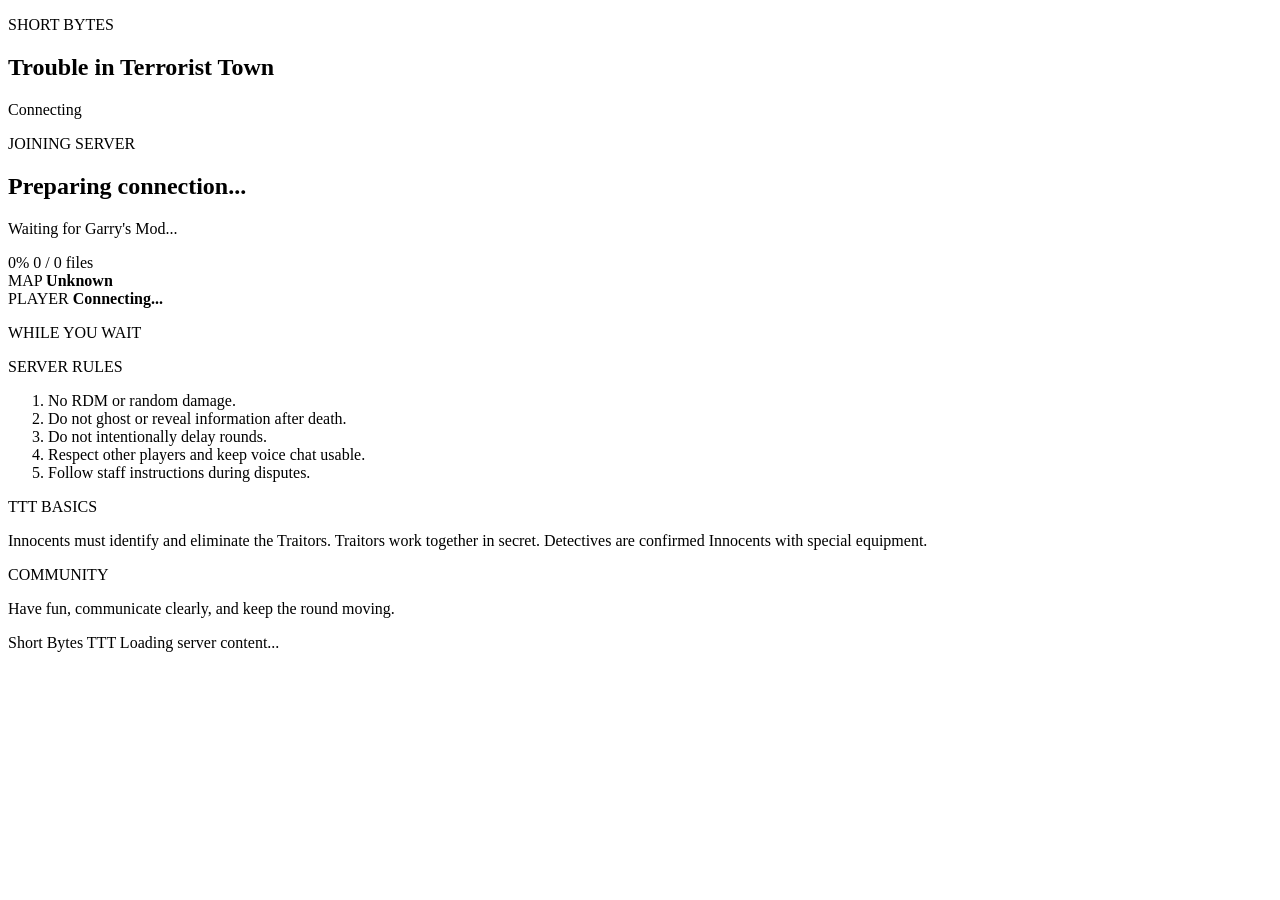
==== loading/index.html @ e8833acd "Create index.html" ====
<!DOCTYPE html>
<html lang="en">
<head>
  <meta charset="UTF-8" />
  <meta name="viewport" content="width=device-width, initial-scale=1.0" />
  <title>Short Bytes TTT</title>
  <link rel="stylesheet" href="style.css" />
</head>
<body>
  <div class="background"></div>
  <div class="overlay"></div>

  <main class="page-shell">
    <section class="topbar">
      <div>
        <p class="eyebrow">SHORT BYTES</p>
        <h1>Trouble in Terrorist Town</h1>
      </div>

      <div class="server-chip">
        <span class="dot"></span>
        <span id="serverStatus">Connecting</span>
      </div>
    </section>

    <section class="content-grid">
      <div class="left-column">
        <div class="hero-card glass">
          <p class="section-label">JOINING SERVER</p>
          <h2 id="statusText">Preparing connection...</h2>
          <p id="downloadText" class="muted">Waiting for Garry's Mod...</p>

          <div class="progress-wrap">
            <div class="progress-track">
              <div id="progressBar" class="progress-bar"></div>
            </div>
            <div class="progress-meta">
              <span id="progressLabel">0%</span>
              <span id="fileCounter">0 / 0 files</span>
            </div>
          </div>

          <div class="info-row">
            <div class="info-box">
              <span class="info-label">MAP</span>
              <strong id="mapName">Unknown</strong>
            </div>

            <div class="info-box">
              <span class="info-label">PLAYER</span>
              <strong id="playerId">Connecting...</strong>
            </div>
          </div>
        </div>

        <div class="tip-card glass">
          <p class="section-label">WHILE YOU WAIT</p>
          <p id="tipText" class="tip-text"></p>
        </div>
      </div>

      <aside class="side-card glass">
        <div class="side-section">
          <p class="section-label">SERVER RULES</p>
          <ol class="rules">
            <li>No RDM or random damage.</li>
            <li>Do not ghost or reveal information after death.</li>
            <li>Do not intentionally delay rounds.</li>
            <li>Respect other players and keep voice chat usable.</li>
            <li>Follow staff instructions during disputes.</li>
          </ol>
        </div>

        <div class="divider"></div>

        <div class="side-section">
          <p class="section-label">TTT BASICS</p>
          <p class="small-copy">
            Innocents must identify and eliminate the Traitors.
            Traitors work together in secret.
            Detectives are confirmed Innocents with special equipment.
          </p>
        </div>

        <div class="divider"></div>

        <div class="side-section">
          <p class="section-label">COMMUNITY</p>
          <p class="small-copy">
            Have fun, communicate clearly, and keep the round moving.
          </p>
        </div>
      </aside>
    </section>

    <footer>
      <span>Short Bytes TTT</span>
      <span id="footerStatus">Loading server content...</span>
    </footer>
  </main>

  <script src="script.js"></script>
</body>
</html>
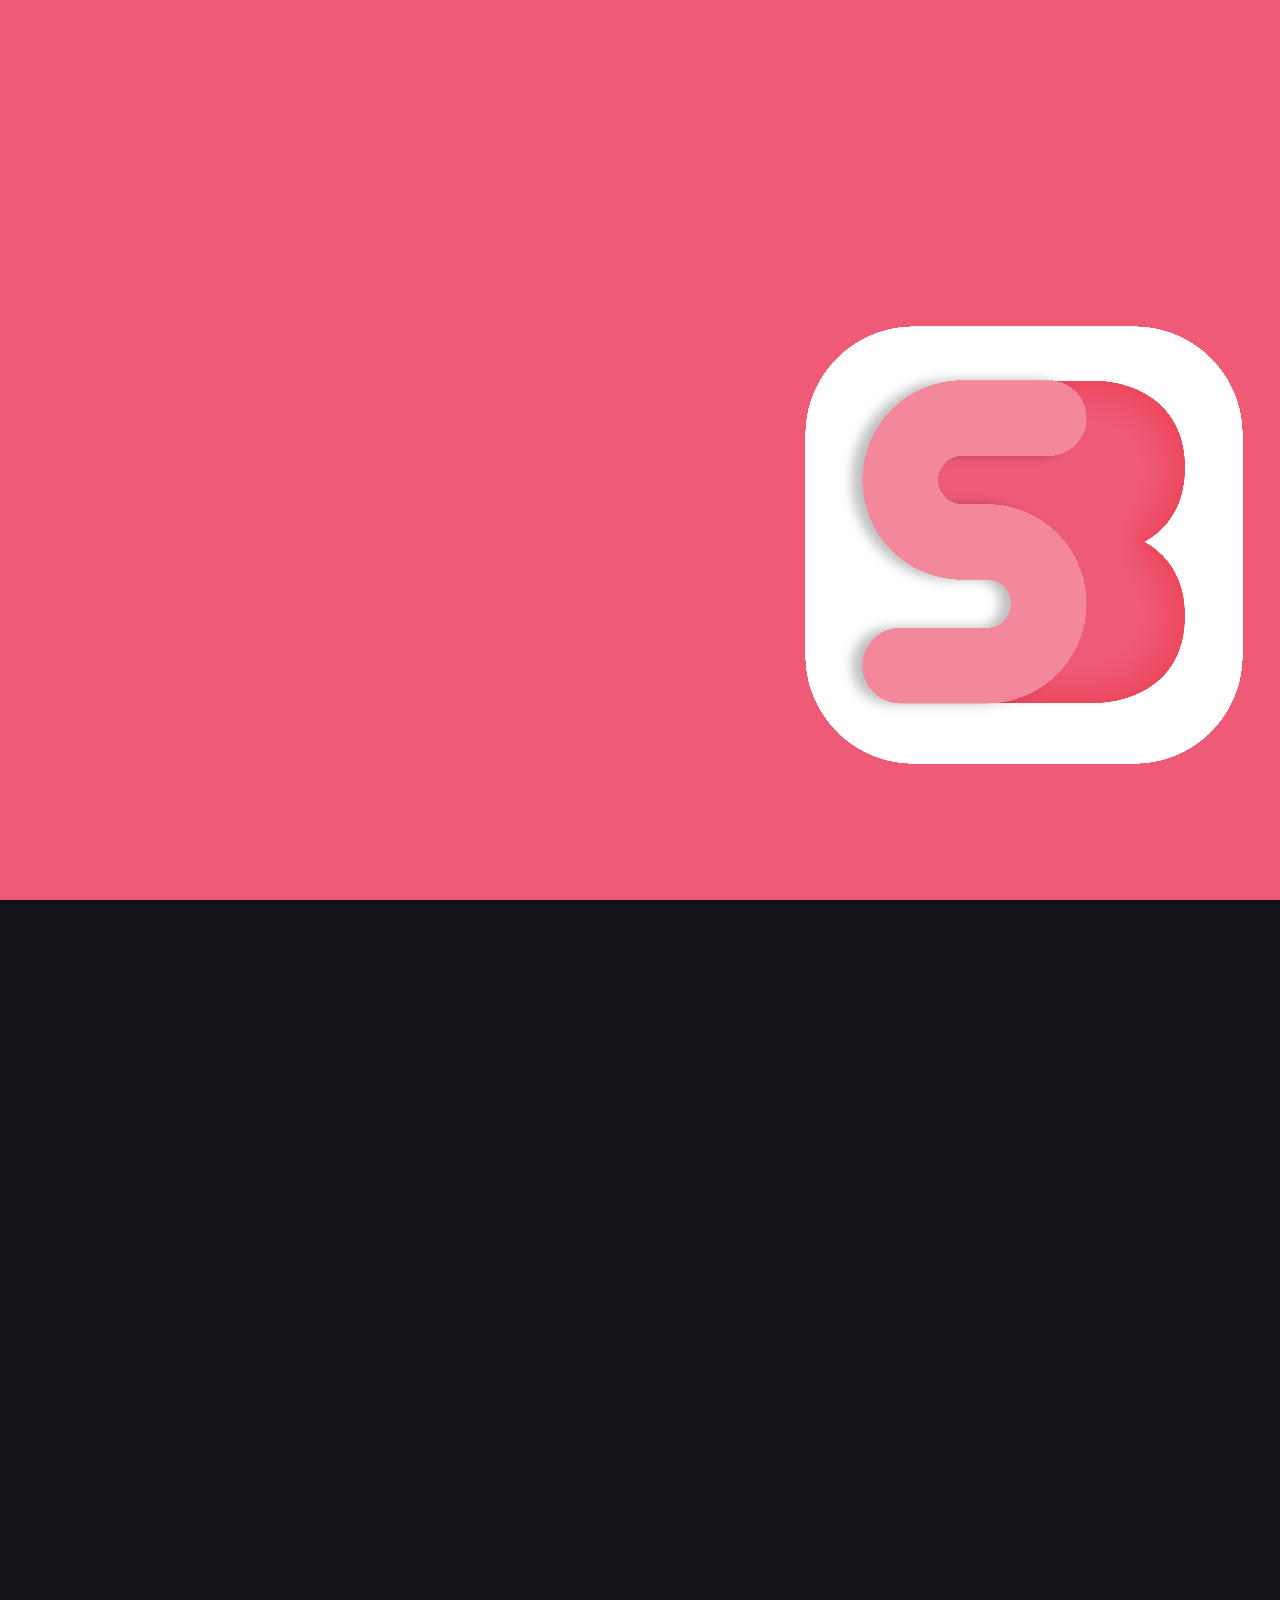
==== commit eda0f0fa: "Update index.html" ====
--- a/loading/index.html
+++ b/loading/index.html
@@ -7,60 +7,71 @@
   <link rel="stylesheet" href="style.css" />
 </head>
 <body>
-  <div class="background"></div>
-  <div class="overlay"></div>
+  <div class="bg-art"></div>
+  <div class="bg-shade"></div>
 
-  <main class="page-shell">
-    <section class="topbar">
-      <div>
+  <main class="page">
+    <header class="brand">
+      <div class="logo-crop" aria-hidden="true">
+        <img src="assets/shortbytes-background.png" alt="" />
+      </div>
+
+      <div class="brand-copy">
         <p class="eyebrow">SHORT BYTES</p>
         <h1>Trouble in Terrorist Town</h1>
       </div>
 
-      <div class="server-chip">
-        <span class="dot"></span>
-        <span id="serverStatus">Connecting</span>
+      <div class="status-pill">
+        <span class="status-dot"></span>
+        <span id="serverStatus">Loading</span>
       </div>
-    </section>
+    </header>
 
-    <section class="content-grid">
-      <div class="left-column">
-        <div class="hero-card glass">
+    <section class="main-grid">
+      <div class="left-stack">
+        <section class="card join-card">
           <p class="section-label">JOINING SERVER</p>
           <h2 id="statusText">Preparing connection...</h2>
           <p id="downloadText" class="muted">Waiting for Garry's Mod...</p>
 
-          <div class="progress-wrap">
+          <div class="progress-area">
             <div class="progress-track">
               <div id="progressBar" class="progress-bar"></div>
             </div>
+
             <div class="progress-meta">
               <span id="progressLabel">0%</span>
               <span id="fileCounter">0 / 0 files</span>
             </div>
           </div>
 
-          <div class="info-row">
+          <div class="info-grid">
             <div class="info-box">
               <span class="info-label">MAP</span>
               <strong id="mapName">Unknown</strong>
             </div>
 
-            <div class="info-box">
-              <span class="info-label">PLAYER</span>
-              <strong id="playerId">Connecting...</strong>
+            <div class="player-box">
+              <img id="playerAvatar" class="avatar" alt="Steam avatar" />
+              <div class="player-copy">
+                <span class="info-label">PLAYER</span>
+                <strong id="playerName">Joining...</strong>
+                <span id="playerSubtext" class="player-subtext">Looking up Steam profile...</span>
+              </div>
             </div>
           </div>
-        </div>
+        </section>
 
-        <div class="tip-card glass">
-          <p class="section-label">WHILE YOU WAIT</p>
-          <p id="tipText" class="tip-text"></p>
-        </div>
+        <section class="card tip-card">
+          <div>
+            <p class="section-label">WHILE YOU WAIT</p>
+            <p id="tipText" class="tip-text"></p>
+          </div>
+        </section>
       </div>
 
-      <aside class="side-card glass">
-        <div class="side-section">
+      <aside class="card rules-card">
+        <div class="rules-block">
           <p class="section-label">SERVER RULES</p>
           <ol class="rules">
             <li>No RDM or random damage.</li>
@@ -73,7 +84,7 @@
 
         <div class="divider"></div>
 
-        <div class="side-section">
+        <div>
           <p class="section-label">TTT BASICS</p>
           <p class="small-copy">
             Innocents must identify and eliminate the Traitors.
@@ -84,7 +95,7 @@
 
         <div class="divider"></div>
 
-        <div class="side-section">
+        <div>
           <p class="section-label">COMMUNITY</p>
           <p class="small-copy">
             Have fun, communicate clearly, and keep the round moving.
--- a/loading/style.css
+++ b/loading/style.css
@@ -0,0 +1,283 @@
+* {
+  box-sizing: border-box;
+}
+
+:root {
+  --bg: #111318;
+  --panel: rgba(18, 20, 27, 0.76);
+  --panel-strong: rgba(18, 20, 27, 0.90);
+  --line: rgba(255, 255, 255, 0.10);
+  --text: #f7f7f8;
+  --muted: rgba(255, 255, 255, 0.66);
+  --accent: #ef5877;
+  --accent-soft: #f4869d;
+}
+
+html,
+body {
+  width: 100%;
+  height: 100%;
+  margin: 0;
+  overflow: hidden;
+  font-family: "Segoe UI", Arial, Helvetica, sans-serif;
+  background: var(--bg);
+  color: var(--text);
+}
+
+body {
+  position: relative;
+}
+
+.background {
+  position: fixed;
+  inset: 0;
+  background:
+    url("assets/shortbytes-background.png")
+    center center / cover no-repeat;
+  transform: scale(1.03);
+  filter: saturate(0.86) brightness(0.55);
+}
+
+.overlay {
+  position: fixed;
+  inset: 0;
+  background:
+    linear-gradient(90deg, rgba(8, 10, 14, 0.91) 0%, rgba(8, 10, 14, 0.72) 48%, rgba(8, 10, 14, 0.88) 100%),
+    linear-gradient(180deg, rgba(0,0,0,0.18), rgba(0,0,0,0.44));
+}
+
+.page-shell {
+  position: relative;
+  z-index: 1;
+  width: min(1480px, calc(100vw - 72px));
+  height: 100vh;
+  margin: 0 auto;
+  padding: 54px 0 32px;
+  display: flex;
+  flex-direction: column;
+}
+
+.topbar {
+  display: flex;
+  justify-content: space-between;
+  align-items: flex-start;
+  margin-bottom: 34px;
+}
+
+.eyebrow,
+.section-label {
+  margin: 0 0 8px;
+  letter-spacing: 0.20em;
+  font-size: 12px;
+  font-weight: 800;
+  color: var(--accent-soft);
+}
+
+h1 {
+  margin: 0;
+  font-size: clamp(34px, 4vw, 66px);
+  line-height: 0.96;
+  font-weight: 800;
+  letter-spacing: -0.04em;
+}
+
+.server-chip {
+  display: flex;
+  align-items: center;
+  gap: 10px;
+  padding: 11px 15px;
+  border-radius: 999px;
+  border: 1px solid var(--line);
+  background: rgba(10, 12, 16, 0.60);
+  backdrop-filter: blur(12px);
+  color: var(--muted);
+  font-size: 14px;
+}
+
+.dot {
+  width: 9px;
+  height: 9px;
+  border-radius: 50%;
+  background: var(--accent);
+  box-shadow: 0 0 18px rgba(239, 88, 119, 0.9);
+  animation: pulse 1.6s infinite;
+}
+
+@keyframes pulse {
+  0%, 100% { opacity: 0.55; transform: scale(0.92); }
+  50% { opacity: 1; transform: scale(1.08); }
+}
+
+.content-grid {
+  display: grid;
+  grid-template-columns: minmax(0, 1.55fr) minmax(340px, 0.75fr);
+  gap: 24px;
+  flex: 1;
+  min-height: 0;
+}
+
+.left-column {
+  display: grid;
+  grid-template-rows: 1fr auto;
+  gap: 24px;
+  min-height: 0;
+}
+
+.glass {
+  border: 1px solid var(--line);
+  background: var(--panel);
+  backdrop-filter: blur(18px);
+  border-radius: 24px;
+  box-shadow: 0 24px 70px rgba(0, 0, 0, 0.24);
+}
+
+.hero-card {
+  padding: clamp(28px, 4vw, 54px);
+  display: flex;
+  flex-direction: column;
+  justify-content: center;
+}
+
+.hero-card h2 {
+  margin: 0 0 10px;
+  font-size: clamp(28px, 3vw, 48px);
+  letter-spacing: -0.025em;
+}
+
+.muted {
+  margin: 0;
+  color: var(--muted);
+  font-size: 16px;
+}
+
+.progress-wrap {
+  margin-top: 38px;
+}
+
+.progress-track {
+  height: 10px;
+  border-radius: 999px;
+  overflow: hidden;
+  background: rgba(255,255,255,0.09);
+}
+
+.progress-bar {
+  width: 0%;
+  height: 100%;
+  border-radius: inherit;
+  background: linear-gradient(90deg, var(--accent), var(--accent-soft));
+  box-shadow: 0 0 24px rgba(239, 88, 119, 0.55);
+  transition: width 0.35s ease;
+}
+
+.progress-meta {
+  display: flex;
+  justify-content: space-between;
+  margin-top: 10px;
+  font-size: 13px;
+  color: var(--muted);
+}
+
+.info-row {
+  display: grid;
+  grid-template-columns: 1fr 1fr;
+  gap: 14px;
+  margin-top: 34px;
+}
+
+.info-box {
+  padding: 18px 20px;
+  border: 1px solid var(--line);
+  border-radius: 16px;
+  background: rgba(255,255,255,0.035);
+  overflow: hidden;
+}
+
+.info-label {
+  display: block;
+  margin-bottom: 6px;
+  color: var(--muted);
+  font-size: 11px;
+  font-weight: 800;
+  letter-spacing: 0.16em;
+}
+
+.info-box strong {
+  display: block;
+  white-space: nowrap;
+  overflow: hidden;
+  text-overflow: ellipsis;
+  font-size: 16px;
+}
+
+.tip-card {
+  padding: 24px 28px;
+}
+
+.tip-text {
+  margin: 0;
+  font-size: 18px;
+  line-height: 1.5;
+}
+
+.side-card {
+  padding: 30px;
+  background: var(--panel-strong);
+  overflow: auto;
+}
+
+.side-section {
+  padding: 4px 0;
+}
+
+.rules {
+  margin: 14px 0 0;
+  padding-left: 22px;
+  color: rgba(255,255,255,0.82);
+}
+
+.rules li {
+  margin-bottom: 12px;
+  line-height: 1.45;
+}
+
+.small-copy {
+  margin: 12px 0 0;
+  color: rgba(255,255,255,0.78);
+  line-height: 1.6;
+}
+
+.divider {
+  height: 1px;
+  background: var(--line);
+  margin: 26px 0;
+}
+
+footer {
+  display: flex;
+  justify-content: space-between;
+  gap: 20px;
+  padding-top: 22px;
+  color: rgba(255,255,255,0.45);
+  font-size: 12px;
+  letter-spacing: 0.05em;
+}
+
+@media (max-width: 950px) {
+  .page-shell {
+    width: min(100% - 30px, 900px);
+    padding-top: 26px;
+  }
+
+  .content-grid {
+    grid-template-columns: 1fr;
+  }
+
+  .side-card {
+    display: none;
+  }
+
+  .topbar {
+    margin-bottom: 20px;
+  }
+}
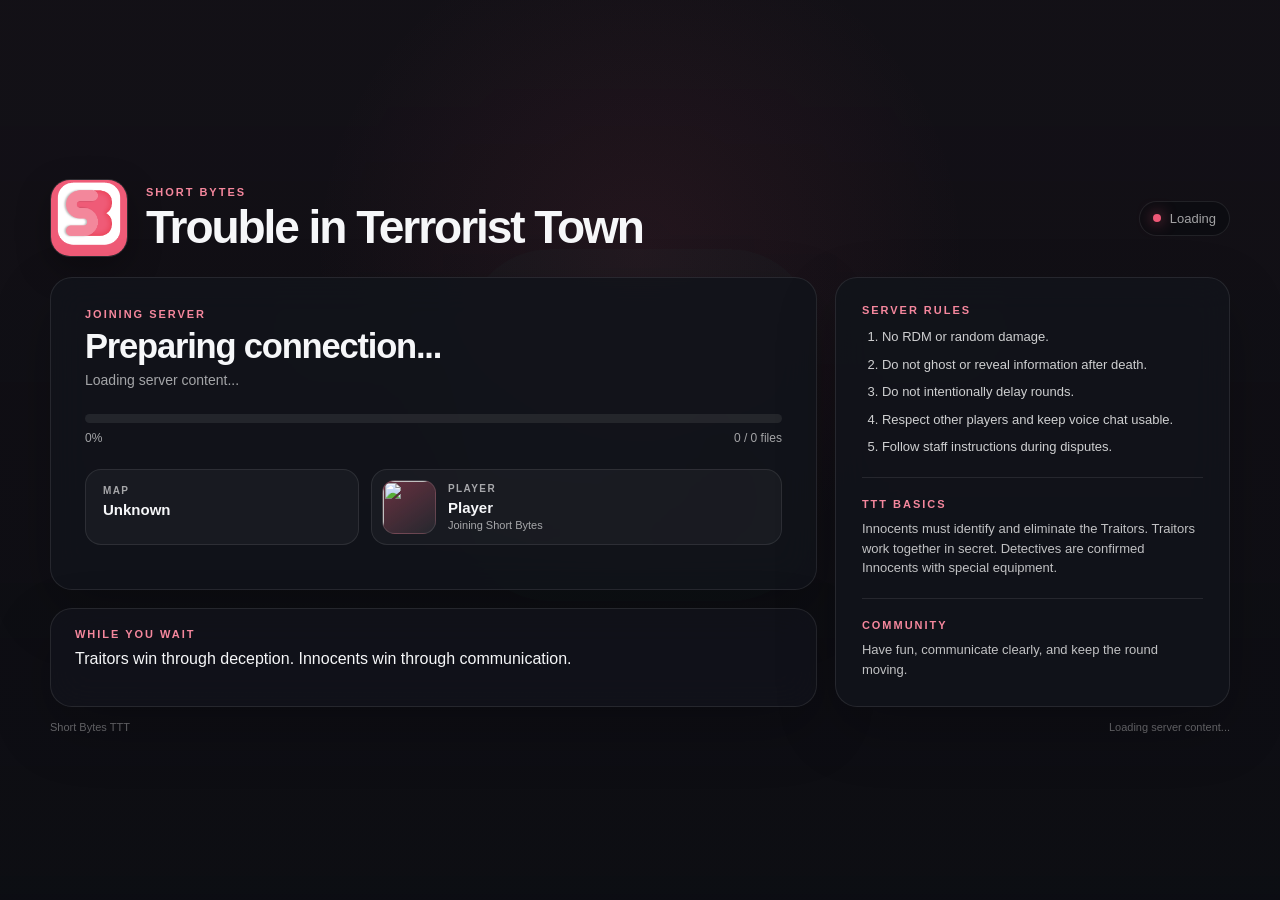
==== commit 8a023684: "Update index.html" ====
--- a/loading/index.html
+++ b/loading/index.html
@@ -32,7 +32,7 @@
         <section class="card join-card">
           <p class="section-label">JOINING SERVER</p>
           <h2 id="statusText">Preparing connection...</h2>
-          <p id="downloadText" class="muted">Waiting for Garry's Mod...</p>
+          <p id="downloadText" class="muted">Loading server content...</p>
 
           <div class="progress-area">
             <div class="progress-track">
@@ -63,15 +63,13 @@
         </section>
 
         <section class="card tip-card">
-          <div>
-            <p class="section-label">WHILE YOU WAIT</p>
-            <p id="tipText" class="tip-text"></p>
-          </div>
+          <p class="section-label">WHILE YOU WAIT</p>
+          <p id="tipText" class="tip-text"></p>
         </section>
       </div>
 
       <aside class="card rules-card">
-        <div class="rules-block">
+        <div>
           <p class="section-label">SERVER RULES</p>
           <ol class="rules">
             <li>No RDM or random damage.</li>
--- a/loading/style.css
+++ b/loading/style.css
@@ -3,162 +3,179 @@
 }
 
 :root {
-  --bg: #111318;
-  --panel: rgba(18, 20, 27, 0.76);
-  --panel-strong: rgba(18, 20, 27, 0.90);
-  --line: rgba(255, 255, 255, 0.10);
-  --text: #f7f7f8;
-  --muted: rgba(255, 255, 255, 0.66);
+  --bg: #101218;
+  --panel: rgba(18, 20, 27, 0.88);
+  --panel-soft: rgba(18, 20, 27, 0.78);
+  --line: rgba(255, 255, 255, 0.09);
+  --text: #f6f7f9;
+  --muted: rgba(255, 255, 255, 0.62);
   --accent: #ef5877;
-  --accent-soft: #f4869d;
+  --accent-soft: #f5879d;
 }
 
 html,
 body {
+  margin: 0;
   width: 100%;
   height: 100%;
-  margin: 0;
-  overflow: hidden;
-  font-family: "Segoe UI", Arial, Helvetica, sans-serif;
+  overflow: hidden;
   background: var(--bg);
   color: var(--text);
+  font-family: "Segoe UI", Arial, Helvetica, sans-serif;
 }
 
 body {
   position: relative;
 }
 
-.background {
+.bg-art {
+  position: fixed;
+  inset: 0;
+  background: url("assets/shortbytes-background.png") center / cover no-repeat;
+  opacity: 0.12;
+  filter: saturate(0.9);
+  transform: scale(1.03);
+}
+
+.bg-shade {
   position: fixed;
   inset: 0;
   background:
-    url("assets/shortbytes-background.png")
-    center center / cover no-repeat;
-  transform: scale(1.03);
-  filter: saturate(0.86) brightness(0.55);
-}
-
-.overlay {
-  position: fixed;
-  inset: 0;
-  background:
-    linear-gradient(90deg, rgba(8, 10, 14, 0.91) 0%, rgba(8, 10, 14, 0.72) 48%, rgba(8, 10, 14, 0.88) 100%),
-    linear-gradient(180deg, rgba(0,0,0,0.18), rgba(0,0,0,0.44));
-}
-
-.page-shell {
+    radial-gradient(circle at 50% 28%, rgba(239, 88, 119, 0.08), transparent 36%),
+    linear-gradient(180deg, rgba(11, 13, 18, 0.72), rgba(11, 13, 18, 0.94));
+}
+
+.page {
   position: relative;
   z-index: 1;
-  width: min(1480px, calc(100vw - 72px));
+  width: min(1180px, calc(100vw - 60px));
   height: 100vh;
   margin: 0 auto;
-  padding: 54px 0 32px;
+  padding: 34px 0 22px;
   display: flex;
   flex-direction: column;
-}
-
-.topbar {
-  display: flex;
-  justify-content: space-between;
-  align-items: flex-start;
-  margin-bottom: 34px;
+  justify-content: center;
+}
+
+.brand {
+  display: grid;
+  grid-template-columns: 78px 1fr auto;
+  align-items: center;
+  gap: 18px;
+  margin-bottom: 20px;
+}
+
+.logo-crop {
+  width: 78px;
+  height: 78px;
+  overflow: hidden;
+  border-radius: 20px;
+  border: 1px solid rgba(255,255,255,0.12);
+  box-shadow: 0 12px 34px rgba(0,0,0,0.28);
+}
+
+.logo-crop img {
+  width: 100%;
+  height: 100%;
+  object-fit: cover;
+  object-position: center;
+  transform: scale(2.15);
+}
+
+.brand-copy {
+  min-width: 0;
 }
 
 .eyebrow,
 .section-label {
-  margin: 0 0 8px;
-  letter-spacing: 0.20em;
-  font-size: 12px;
+  margin: 0 0 7px;
+  color: var(--accent-soft);
   font-weight: 800;
-  color: var(--accent-soft);
+  letter-spacing: 0.18em;
+  font-size: 11px;
 }
 
 h1 {
   margin: 0;
-  font-size: clamp(34px, 4vw, 66px);
-  line-height: 0.96;
-  font-weight: 800;
-  letter-spacing: -0.04em;
-}
-
-.server-chip {
+  font-size: clamp(34px, 3.6vw, 54px);
+  line-height: 0.98;
+  letter-spacing: -0.045em;
+}
+
+.status-pill {
   display: flex;
   align-items: center;
-  gap: 10px;
-  padding: 11px 15px;
+  gap: 9px;
+  padding: 9px 13px;
+  border: 1px solid var(--line);
   border-radius: 999px;
-  border: 1px solid var(--line);
-  background: rgba(10, 12, 16, 0.60);
-  backdrop-filter: blur(12px);
-  color: var(--muted);
-  font-size: 14px;
-}
-
-.dot {
-  width: 9px;
-  height: 9px;
+  background: rgba(10,12,16,0.66);
+  color: var(--muted);
+  font-size: 13px;
+}
+
+.status-dot {
+  width: 8px;
+  height: 8px;
   border-radius: 50%;
   background: var(--accent);
-  box-shadow: 0 0 18px rgba(239, 88, 119, 0.9);
-  animation: pulse 1.6s infinite;
+  box-shadow: 0 0 15px rgba(239,88,119,0.9);
+  animation: pulse 1.6s ease-in-out infinite;
 }
 
 @keyframes pulse {
-  0%, 100% { opacity: 0.55; transform: scale(0.92); }
+  0%, 100% { opacity: .55; transform: scale(.92); }
   50% { opacity: 1; transform: scale(1.08); }
 }
 
-.content-grid {
+.main-grid {
   display: grid;
-  grid-template-columns: minmax(0, 1.55fr) minmax(340px, 0.75fr);
-  gap: 24px;
-  flex: 1;
-  min-height: 0;
-}
-
-.left-column {
+  grid-template-columns: minmax(0, 1.65fr) minmax(330px, 0.85fr);
+  gap: 18px;
+  align-items: stretch;
+}
+
+.left-stack {
   display: grid;
-  grid-template-rows: 1fr auto;
-  gap: 24px;
-  min-height: 0;
-}
-
-.glass {
+  gap: 18px;
+}
+
+.card {
   border: 1px solid var(--line);
   background: var(--panel);
   backdrop-filter: blur(18px);
-  border-radius: 24px;
-  box-shadow: 0 24px 70px rgba(0, 0, 0, 0.24);
-}
-
-.hero-card {
-  padding: clamp(28px, 4vw, 54px);
-  display: flex;
-  flex-direction: column;
-  justify-content: center;
-}
-
-.hero-card h2 {
-  margin: 0 0 10px;
-  font-size: clamp(28px, 3vw, 48px);
-  letter-spacing: -0.025em;
+  border-radius: 22px;
+  box-shadow: 0 22px 60px rgba(0,0,0,0.22);
+}
+
+.join-card {
+  padding: 30px 34px 28px;
+}
+
+.join-card h2 {
+  margin: 0 0 6px;
+  font-size: clamp(28px, 2.7vw, 42px);
+  letter-spacing: -0.035em;
 }
 
 .muted {
   margin: 0;
   color: var(--muted);
-  font-size: 16px;
-}
-
-.progress-wrap {
-  margin-top: 38px;
+  font-size: 14px;
+  overflow: hidden;
+  white-space: nowrap;
+  text-overflow: ellipsis;
+}
+
+.progress-area {
+  margin-top: 26px;
 }
 
 .progress-track {
-  height: 10px;
+  height: 9px;
   border-radius: 999px;
-  overflow: hidden;
-  background: rgba(255,255,255,0.09);
+  background: rgba(255,255,255,0.08);
+  overflow: hidden;
 }
 
 .progress-bar {
@@ -166,118 +183,166 @@
   height: 100%;
   border-radius: inherit;
   background: linear-gradient(90deg, var(--accent), var(--accent-soft));
-  box-shadow: 0 0 24px rgba(239, 88, 119, 0.55);
-  transition: width 0.35s ease;
+  box-shadow: 0 0 20px rgba(239,88,119,0.45);
+  transition: width 0.3s ease;
 }
 
 .progress-meta {
   display: flex;
   justify-content: space-between;
-  margin-top: 10px;
-  font-size: 13px;
-  color: var(--muted);
-}
-
-.info-row {
+  margin-top: 8px;
+  color: var(--muted);
+  font-size: 12px;
+}
+
+.info-grid {
   display: grid;
-  grid-template-columns: 1fr 1fr;
-  gap: 14px;
-  margin-top: 34px;
-}
-
-.info-box {
-  padding: 18px 20px;
+  grid-template-columns: 0.9fr 1.35fr;
+  gap: 12px;
+  margin-top: 24px;
+}
+
+.info-box,
+.player-box {
+  min-height: 76px;
   border: 1px solid var(--line);
   border-radius: 16px;
   background: rgba(255,255,255,0.035);
-  overflow: hidden;
+}
+
+.info-box {
+  padding: 15px 17px;
 }
 
 .info-label {
   display: block;
-  margin-bottom: 6px;
-  color: var(--muted);
-  font-size: 11px;
+  color: var(--muted);
+  font-size: 10px;
   font-weight: 800;
-  letter-spacing: 0.16em;
+  letter-spacing: 0.14em;
+  margin-bottom: 5px;
 }
 
 .info-box strong {
+  font-size: 15px;
+}
+
+.player-box {
+  display: flex;
+  align-items: center;
+  padding: 10px;
+  gap: 12px;
+  min-width: 0;
+}
+
+.avatar {
+  width: 54px;
+  height: 54px;
+  flex: 0 0 54px;
+  border-radius: 13px;
+  object-fit: cover;
+  background:
+    linear-gradient(145deg, rgba(239,88,119,.38), rgba(255,255,255,.06));
+  border: 1px solid rgba(255,255,255,0.11);
+}
+
+.player-copy {
+  min-width: 0;
+}
+
+.player-copy strong,
+.player-subtext {
   display: block;
   white-space: nowrap;
   overflow: hidden;
   text-overflow: ellipsis;
-  font-size: 16px;
+}
+
+.player-copy strong {
+  font-size: 15px;
+}
+
+.player-subtext {
+  margin-top: 3px;
+  color: var(--muted);
+  font-size: 11px;
 }
 
 .tip-card {
-  padding: 24px 28px;
+  padding: 19px 24px;
+  background: var(--panel-soft);
 }
 
 .tip-text {
   margin: 0;
-  font-size: 18px;
-  line-height: 1.5;
-}
-
-.side-card {
-  padding: 30px;
-  background: var(--panel-strong);
-  overflow: auto;
-}
-
-.side-section {
-  padding: 4px 0;
+  font-size: 16px;
+  line-height: 1.45;
+}
+
+.rules-card {
+  padding: 26px;
 }
 
 .rules {
-  margin: 14px 0 0;
-  padding-left: 22px;
-  color: rgba(255,255,255,0.82);
+  margin: 12px 0 0;
+  padding-left: 20px;
+  color: rgba(255,255,255,0.80);
+  font-size: 13px;
 }
 
 .rules li {
-  margin-bottom: 12px;
-  line-height: 1.45;
+  margin-bottom: 9px;
+  line-height: 1.42;
 }
 
 .small-copy {
-  margin: 12px 0 0;
-  color: rgba(255,255,255,0.78);
-  line-height: 1.6;
+  margin: 9px 0 0;
+  color: rgba(255,255,255,0.74);
+  font-size: 13px;
+  line-height: 1.52;
 }
 
 .divider {
   height: 1px;
   background: var(--line);
-  margin: 26px 0;
+  margin: 20px 0;
 }
 
 footer {
   display: flex;
   justify-content: space-between;
-  gap: 20px;
-  padding-top: 22px;
-  color: rgba(255,255,255,0.45);
-  font-size: 12px;
-  letter-spacing: 0.05em;
+  gap: 18px;
+  margin-top: 14px;
+  color: rgba(255,255,255,0.38);
+  font-size: 11px;
 }
 
 @media (max-width: 950px) {
-  .page-shell {
-    width: min(100% - 30px, 900px);
-    padding-top: 26px;
-  }
-
-  .content-grid {
+  .page {
+    width: min(100% - 26px, 850px);
+    padding-top: 20px;
+    justify-content: flex-start;
+  }
+
+  .brand {
+    grid-template-columns: 62px 1fr;
+  }
+
+  .logo-crop {
+    width: 62px;
+    height: 62px;
+    border-radius: 16px;
+  }
+
+  .status-pill {
+    display: none;
+  }
+
+  .main-grid {
     grid-template-columns: 1fr;
   }
 
-  .side-card {
+  .rules-card {
     display: none;
   }
-
-  .topbar {
-    margin-bottom: 20px;
-  }
-}
+}
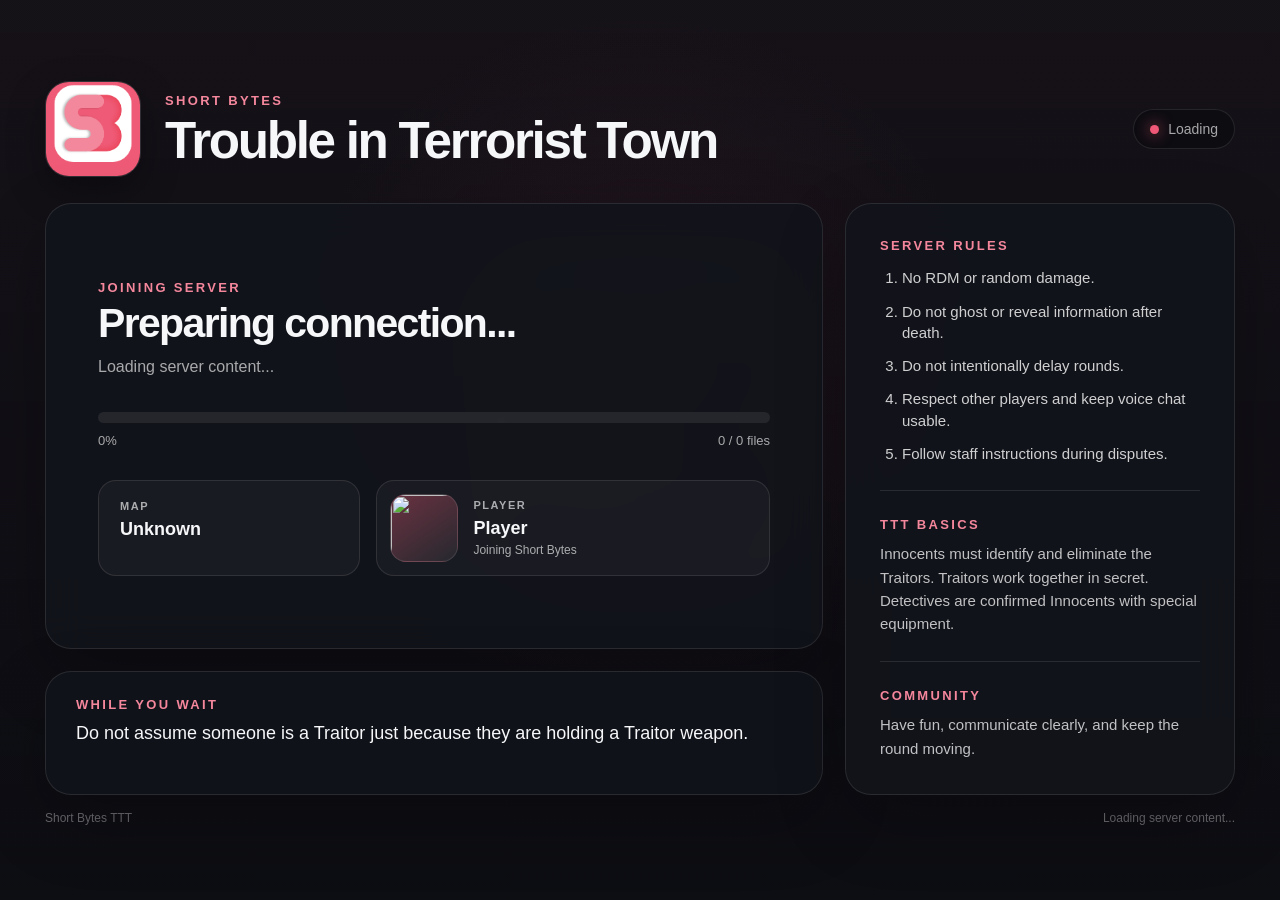
==== commit 616ae93d: "Update index.html" ====
--- a/loading/index.html
+++ b/loading/index.html
@@ -6,6 +6,7 @@
   <title>Short Bytes TTT</title>
   <link rel="stylesheet" href="style.css" />
 </head>
+
 <body>
   <div class="bg-art"></div>
   <div class="bg-shade"></div>
@@ -29,10 +30,17 @@
 
     <section class="main-grid">
       <div class="left-stack">
+
         <section class="card join-card">
           <p class="section-label">JOINING SERVER</p>
-          <h2 id="statusText">Preparing connection...</h2>
-          <p id="downloadText" class="muted">Loading server content...</p>
+
+          <h2 id="statusText">
+            Preparing connection...
+          </h2>
+
+          <p id="downloadText" class="muted">
+            Loading server content...
+          </p>
 
           <div class="progress-area">
             <div class="progress-track">
@@ -46,31 +54,60 @@
           </div>
 
           <div class="info-grid">
+
             <div class="info-box">
               <span class="info-label">MAP</span>
               <strong id="mapName">Unknown</strong>
             </div>
 
             <div class="player-box">
-              <img id="playerAvatar" class="avatar" alt="Steam avatar" />
+              <img
+                id="playerAvatar"
+                class="avatar"
+                alt="Steam avatar"
+              />
+
               <div class="player-copy">
                 <span class="info-label">PLAYER</span>
-                <strong id="playerName">Joining...</strong>
-                <span id="playerSubtext" class="player-subtext">Looking up Steam profile...</span>
+
+                <strong id="playerName">
+                  Joining...
+                </strong>
+
+                <span
+                  id="playerSubtext"
+                  class="player-subtext"
+                >
+                  Looking up Steam profile...
+                </span>
               </div>
             </div>
+
           </div>
         </section>
 
+
         <section class="card tip-card">
-          <p class="section-label">WHILE YOU WAIT</p>
-          <p id="tipText" class="tip-text"></p>
+          <p class="section-label">
+            WHILE YOU WAIT
+          </p>
+
+          <p
+            id="tipText"
+            class="tip-text"
+          ></p>
         </section>
-      </div>
+
+      </div>
+
 
       <aside class="card rules-card">
+
         <div>
-          <p class="section-label">SERVER RULES</p>
+          <p class="section-label">
+            SERVER RULES
+          </p>
+
           <ol class="rules">
             <li>No RDM or random damage.</li>
             <li>Do not ghost or reveal information after death.</li>
@@ -80,10 +117,15 @@
           </ol>
         </div>
 
+
         <div class="divider"></div>
 
+
         <div>
-          <p class="section-label">TTT BASICS</p>
+          <p class="section-label">
+            TTT BASICS
+          </p>
+
           <p class="small-copy">
             Innocents must identify and eliminate the Traitors.
             Traitors work together in secret.
@@ -91,23 +133,89 @@
           </p>
         </div>
 
+
         <div class="divider"></div>
 
+
         <div>
-          <p class="section-label">COMMUNITY</p>
+          <p class="section-label">
+            COMMUNITY
+          </p>
+
           <p class="small-copy">
             Have fun, communicate clearly, and keep the round moving.
           </p>
         </div>
+
       </aside>
     </section>
 
+
     <footer>
-      <span>Short Bytes TTT</span>
-      <span id="footerStatus">Loading server content...</span>
+      <span>
+        Short Bytes TTT
+      </span>
+
+      <span id="footerStatus">
+        Loading server content...
+      </span>
     </footer>
+
   </main>
 
+
+  <!-- ======================================================
+       Loading Screen Music
+       ====================================================== -->
+
+  <audio
+    id="loadingMusic"
+    autoplay
+    loop
+    preload="auto"
+  >
+    <source
+      src="Short%20Bytes%20Theme.mp3"
+      type="audio/mpeg"
+    />
+  </audio>
+
+
+  <!-- ======================================================
+       Main Loading Screen Script
+       ====================================================== -->
+
   <script src="script.js"></script>
+
+
+  <!-- ======================================================
+       Music Setup
+       ====================================================== -->
+
+  <script>
+    (function () {
+      const music = document.getElementById("loadingMusic");
+
+      if (!music) {
+        return;
+      }
+
+      // Loading screen music volume: 20%
+      music.volume = 0.20;
+
+      // Attempt to begin playback.
+      const playAttempt = music.play();
+
+      if (playAttempt !== undefined) {
+        playAttempt.catch(function (error) {
+          console.log(
+            "Short Bytes loading music autoplay was blocked:",
+            error
+          );
+        });
+      }
+    })();
+  </script>
+
 </body>
 </html>
--- a/loading/style.css
+++ b/loading/style.css
@@ -4,11 +4,11 @@
 
 :root {
   --bg: #101218;
-  --panel: rgba(18, 20, 27, 0.88);
-  --panel-soft: rgba(18, 20, 27, 0.78);
-  --line: rgba(255, 255, 255, 0.09);
+  --panel: rgba(18, 20, 27, 0.90);
+  --panel-soft: rgba(18, 20, 27, 0.82);
+  --line: rgba(255, 255, 255, 0.10);
   --text: #f6f7f9;
-  --muted: rgba(255, 255, 255, 0.62);
+  --muted: rgba(255, 255, 255, 0.64);
   --accent: #ef5877;
   --accent-soft: #f5879d;
 }
@@ -32,26 +32,26 @@
   position: fixed;
   inset: 0;
   background: url("assets/shortbytes-background.png") center / cover no-repeat;
-  opacity: 0.12;
+  opacity: 0.10;
   filter: saturate(0.9);
-  transform: scale(1.03);
+  transform: scale(1.02);
 }
 
 .bg-shade {
   position: fixed;
   inset: 0;
   background:
-    radial-gradient(circle at 50% 28%, rgba(239, 88, 119, 0.08), transparent 36%),
-    linear-gradient(180deg, rgba(11, 13, 18, 0.72), rgba(11, 13, 18, 0.94));
+    radial-gradient(circle at 50% 40%, rgba(239, 88, 119, 0.07), transparent 42%),
+    linear-gradient(180deg, rgba(11, 13, 18, 0.62), rgba(11, 13, 18, 0.93));
 }
 
 .page {
   position: relative;
   z-index: 1;
-  width: min(1180px, calc(100vw - 60px));
+  width: min(1500px, calc(100vw - 90px));
+  margin: 0 auto;
   height: 100vh;
-  margin: 0 auto;
-  padding: 34px 0 22px;
+  padding: 34px 0 26px;
   display: flex;
   flex-direction: column;
   justify-content: center;
@@ -59,19 +59,20 @@
 
 .brand {
   display: grid;
-  grid-template-columns: 78px 1fr auto;
+  grid-template-columns: 96px minmax(0, 1fr) auto;
   align-items: center;
-  gap: 18px;
-  margin-bottom: 20px;
+  gap: 24px;
+  margin-bottom: 26px;
+  min-width: 0;
 }
 
 .logo-crop {
-  width: 78px;
-  height: 78px;
-  overflow: hidden;
-  border-radius: 20px;
-  border: 1px solid rgba(255,255,255,0.12);
-  box-shadow: 0 12px 34px rgba(0,0,0,0.28);
+  width: 96px;
+  height: 96px;
+  overflow: hidden;
+  border-radius: 24px;
+  border: 1px solid rgba(255,255,255,0.13);
+  box-shadow: 0 14px 38px rgba(0,0,0,0.30);
 }
 
 .logo-crop img {
@@ -88,35 +89,36 @@
 
 .eyebrow,
 .section-label {
-  margin: 0 0 7px;
+  margin: 0 0 8px;
   color: var(--accent-soft);
   font-weight: 800;
   letter-spacing: 0.18em;
-  font-size: 11px;
+  font-size: 13px;
 }
 
 h1 {
   margin: 0;
-  font-size: clamp(34px, 3.6vw, 54px);
+  font-size: clamp(46px, 4vw, 70px);
   line-height: 0.98;
   letter-spacing: -0.045em;
+  white-space: nowrap;
 }
 
 .status-pill {
   display: flex;
   align-items: center;
   gap: 9px;
-  padding: 9px 13px;
+  padding: 11px 16px;
   border: 1px solid var(--line);
   border-radius: 999px;
-  background: rgba(10,12,16,0.66);
+  background: rgba(10,12,16,0.72);
   color: var(--muted);
-  font-size: 13px;
+  font-size: 14px;
 }
 
 .status-dot {
-  width: 8px;
-  height: 8px;
+  width: 9px;
+  height: 9px;
   border-radius: 50%;
   background: var(--accent);
   box-shadow: 0 0 15px rgba(239,88,119,0.9);
@@ -130,49 +132,65 @@
 
 .main-grid {
   display: grid;
-  grid-template-columns: minmax(0, 1.65fr) minmax(330px, 0.85fr);
-  gap: 18px;
+  grid-template-columns: minmax(0, 1.72fr) minmax(390px, 0.78fr);
+  gap: 22px;
   align-items: stretch;
+  min-width: 0;
 }
 
 .left-stack {
   display: grid;
-  gap: 18px;
+  grid-template-rows: auto auto;
+  gap: 22px;
+  min-width: 0;
 }
 
 .card {
   border: 1px solid var(--line);
   background: var(--panel);
   backdrop-filter: blur(18px);
-  border-radius: 22px;
-  box-shadow: 0 22px 60px rgba(0,0,0,0.22);
+  border-radius: 26px;
+  box-shadow: 0 26px 70px rgba(0,0,0,0.24);
+  min-width: 0;
 }
 
 .join-card {
-  padding: 30px 34px 28px;
+  min-height: 430px;
+  padding: 46px 52px 42px;
+  display: flex;
+  flex-direction: column;
+  justify-content: center;
 }
 
 .join-card h2 {
-  margin: 0 0 6px;
-  font-size: clamp(28px, 2.7vw, 42px);
-  letter-spacing: -0.035em;
+  margin: 0 0 8px;
+  font-size: clamp(38px, 3.2vw, 56px);
+  letter-spacing: -0.04em;
+  line-height: 1.02;
+  height: 1.08em;
+  max-height: 1.08em;
+  overflow: hidden;
+  white-space: nowrap;
+  text-overflow: ellipsis;
 }
 
 .muted {
   margin: 0;
   color: var(--muted);
-  font-size: 14px;
+  font-size: 16px;
+  height: 22px;
+  line-height: 22px;
   overflow: hidden;
   white-space: nowrap;
   text-overflow: ellipsis;
 }
 
 .progress-area {
-  margin-top: 26px;
+  margin-top: 34px;
 }
 
 .progress-track {
-  height: 9px;
+  height: 11px;
   border-radius: 999px;
   background: rgba(255,255,255,0.08);
   overflow: hidden;
@@ -183,66 +201,66 @@
   height: 100%;
   border-radius: inherit;
   background: linear-gradient(90deg, var(--accent), var(--accent-soft));
-  box-shadow: 0 0 20px rgba(239,88,119,0.45);
-  transition: width 0.3s ease;
+  box-shadow: 0 0 22px rgba(239,88,119,0.46);
+  transition: width 0.22s linear;
 }
 
 .progress-meta {
   display: flex;
   justify-content: space-between;
-  margin-top: 8px;
+  margin-top: 10px;
   color: var(--muted);
-  font-size: 12px;
+  font-size: 13px;
 }
 
 .info-grid {
   display: grid;
   grid-template-columns: 0.9fr 1.35fr;
-  gap: 12px;
-  margin-top: 24px;
+  gap: 16px;
+  margin-top: 32px;
+  min-width: 0;
 }
 
 .info-box,
 .player-box {
-  min-height: 76px;
+  height: 96px;
   border: 1px solid var(--line);
-  border-radius: 16px;
+  border-radius: 18px;
   background: rgba(255,255,255,0.035);
+  min-width: 0;
 }
 
 .info-box {
-  padding: 15px 17px;
+  padding: 19px 21px;
 }
 
 .info-label {
   display: block;
   color: var(--muted);
-  font-size: 10px;
+  font-size: 11px;
   font-weight: 800;
   letter-spacing: 0.14em;
-  margin-bottom: 5px;
+  margin-bottom: 7px;
 }
 
 .info-box strong {
-  font-size: 15px;
+  font-size: 18px;
 }
 
 .player-box {
   display: flex;
   align-items: center;
-  padding: 10px;
-  gap: 12px;
-  min-width: 0;
+  padding: 13px;
+  gap: 15px;
 }
 
 .avatar {
-  width: 54px;
-  height: 54px;
-  flex: 0 0 54px;
-  border-radius: 13px;
+  width: 68px;
+  height: 68px;
+  flex: 0 0 68px;
+  border-radius: 16px;
   object-fit: cover;
-  background:
-    linear-gradient(145deg, rgba(239,88,119,.38), rgba(255,255,255,.06));
+  background: linear-gradient(145deg, rgba(239,88,119,.38), rgba(255,255,255,.06));
   border: 1px solid rgba(255,255,255,0.11);
 }
 
@@ -259,62 +277,94 @@
 }
 
 .player-copy strong {
-  font-size: 15px;
+  font-size: 18px;
 }
 
 .player-subtext {
-  margin-top: 3px;
+  margin-top: 4px;
   color: var(--muted);
-  font-size: 11px;
+  font-size: 12px;
 }
 
 .tip-card {
-  padding: 19px 24px;
+  padding: 25px 30px;
   background: var(--panel-soft);
+  min-height: 108px;
 }
 
 .tip-text {
   margin: 0;
-  font-size: 16px;
+  font-size: 18px;
   line-height: 1.45;
 }
 
 .rules-card {
-  padding: 26px;
+  min-height: 560px;
+  padding: 34px 34px;
 }
 
 .rules {
-  margin: 12px 0 0;
-  padding-left: 20px;
+  margin: 14px 0 0;
+  padding-left: 22px;
   color: rgba(255,255,255,0.80);
-  font-size: 13px;
+  font-size: 15px;
 }
 
 .rules li {
-  margin-bottom: 9px;
+  margin-bottom: 12px;
   line-height: 1.42;
 }
 
 .small-copy {
-  margin: 9px 0 0;
+  margin: 10px 0 0;
   color: rgba(255,255,255,0.74);
-  font-size: 13px;
-  line-height: 1.52;
+  font-size: 15px;
+  line-height: 1.55;
 }
 
 .divider {
   height: 1px;
   background: var(--line);
-  margin: 20px 0;
+  margin: 26px 0;
 }
 
 footer {
   display: flex;
   justify-content: space-between;
   gap: 18px;
-  margin-top: 14px;
+  margin-top: 16px;
   color: rgba(255,255,255,0.38);
-  font-size: 11px;
+  font-size: 12px;
+  min-height: 16px;
+}
+
+@media (max-width: 1250px) {
+  .page {
+    width: min(1180px, calc(100vw - 48px));
+  }
+
+  .brand {
+    grid-template-columns: 78px minmax(0, 1fr) auto;
+  }
+
+  .logo-crop {
+    width: 78px;
+    height: 78px;
+    border-radius: 20px;
+  }
+
+  h1 {
+    font-size: clamp(38px, 4vw, 54px);
+  }
+
+  .join-card {
+    min-height: 390px;
+    padding: 38px 42px 34px;
+  }
+
+  .rules-card {
+    min-height: 516px;
+  }
 }
 
 @media (max-width: 950px) {
@@ -325,7 +375,7 @@
   }
 
   .brand {
-    grid-template-columns: 62px 1fr;
+    grid-template-columns: 62px minmax(0, 1fr);
   }
 
   .logo-crop {
@@ -334,7 +384,8 @@
     border-radius: 16px;
   }
 
-  .status-pill {
+  .status-pill,
+  .rules-card {
     display: none;
   }
 
@@ -342,7 +393,32 @@
     grid-template-columns: 1fr;
   }
 
-  .rules-card {
-    display: none;
-  }
-}
+  h1 {
+    white-space: normal;
+  }
+}
+
+
+/* ============================================================
+   Finishing / indeterminate loading state
+   ============================================================ */
+
+.progress-track.indeterminate .progress-bar {
+  width: 34% !important;
+  transition: none;
+  animation: shortbytes-indeterminate 1.15s ease-in-out infinite;
+}
+
+@keyframes shortbytes-indeterminate {
+  0%   { transform: translateX(-115%); }
+  50%  { transform: translateX(95%); }
+  100% { transform: translateX(295%); }
+}
+
+.progress-meta.finishing {
+  justify-content: flex-start;
+}
+
+.progress-meta.finishing #fileCounter {
+  display: none;
+}
